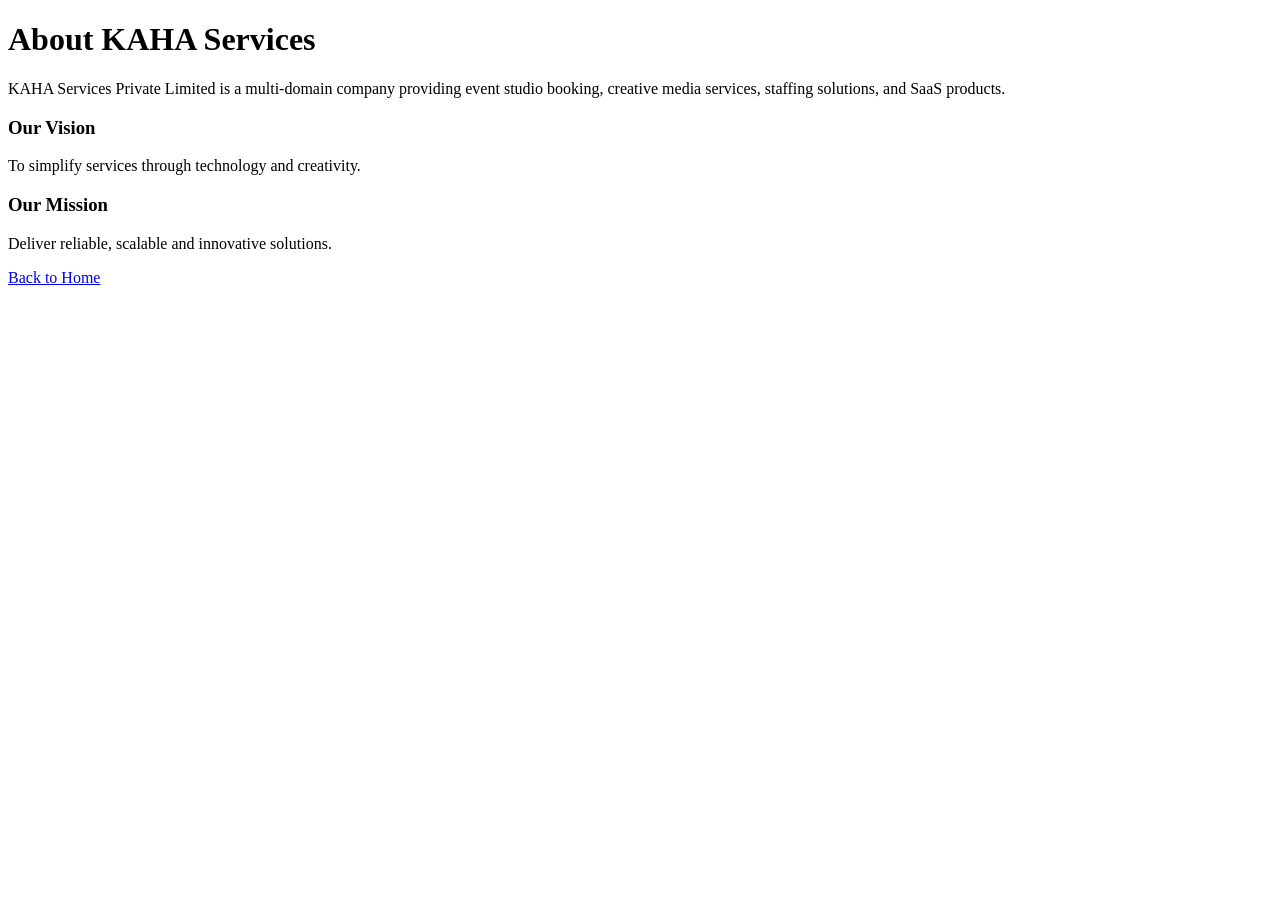
==== about.html @ 530cef35 "Create about.html" ====
<!DOCTYPE html>
<html>
<head>
  <title>About | KAHA Services</title>
  <link rel="stylesheet" href="css/style.css">
</head>
<body>

<header>
  <h1>About KAHA Services</h1>
</header>

<section class="content">
  <p>
    KAHA Services Private Limited is a multi-domain company providing
    event studio booking, creative media services, staffing solutions,
    and SaaS products.
  </p>

  <h3>Our Vision</h3>
  <p>To simplify services through technology and creativity.</p>

  <h3>Our Mission</h3>
  <p>Deliver reliable, scalable and innovative solutions.</p>
</section>

<footer>
  <a href="index.html">Back to Home</a>
</footer>

</body>
</html>
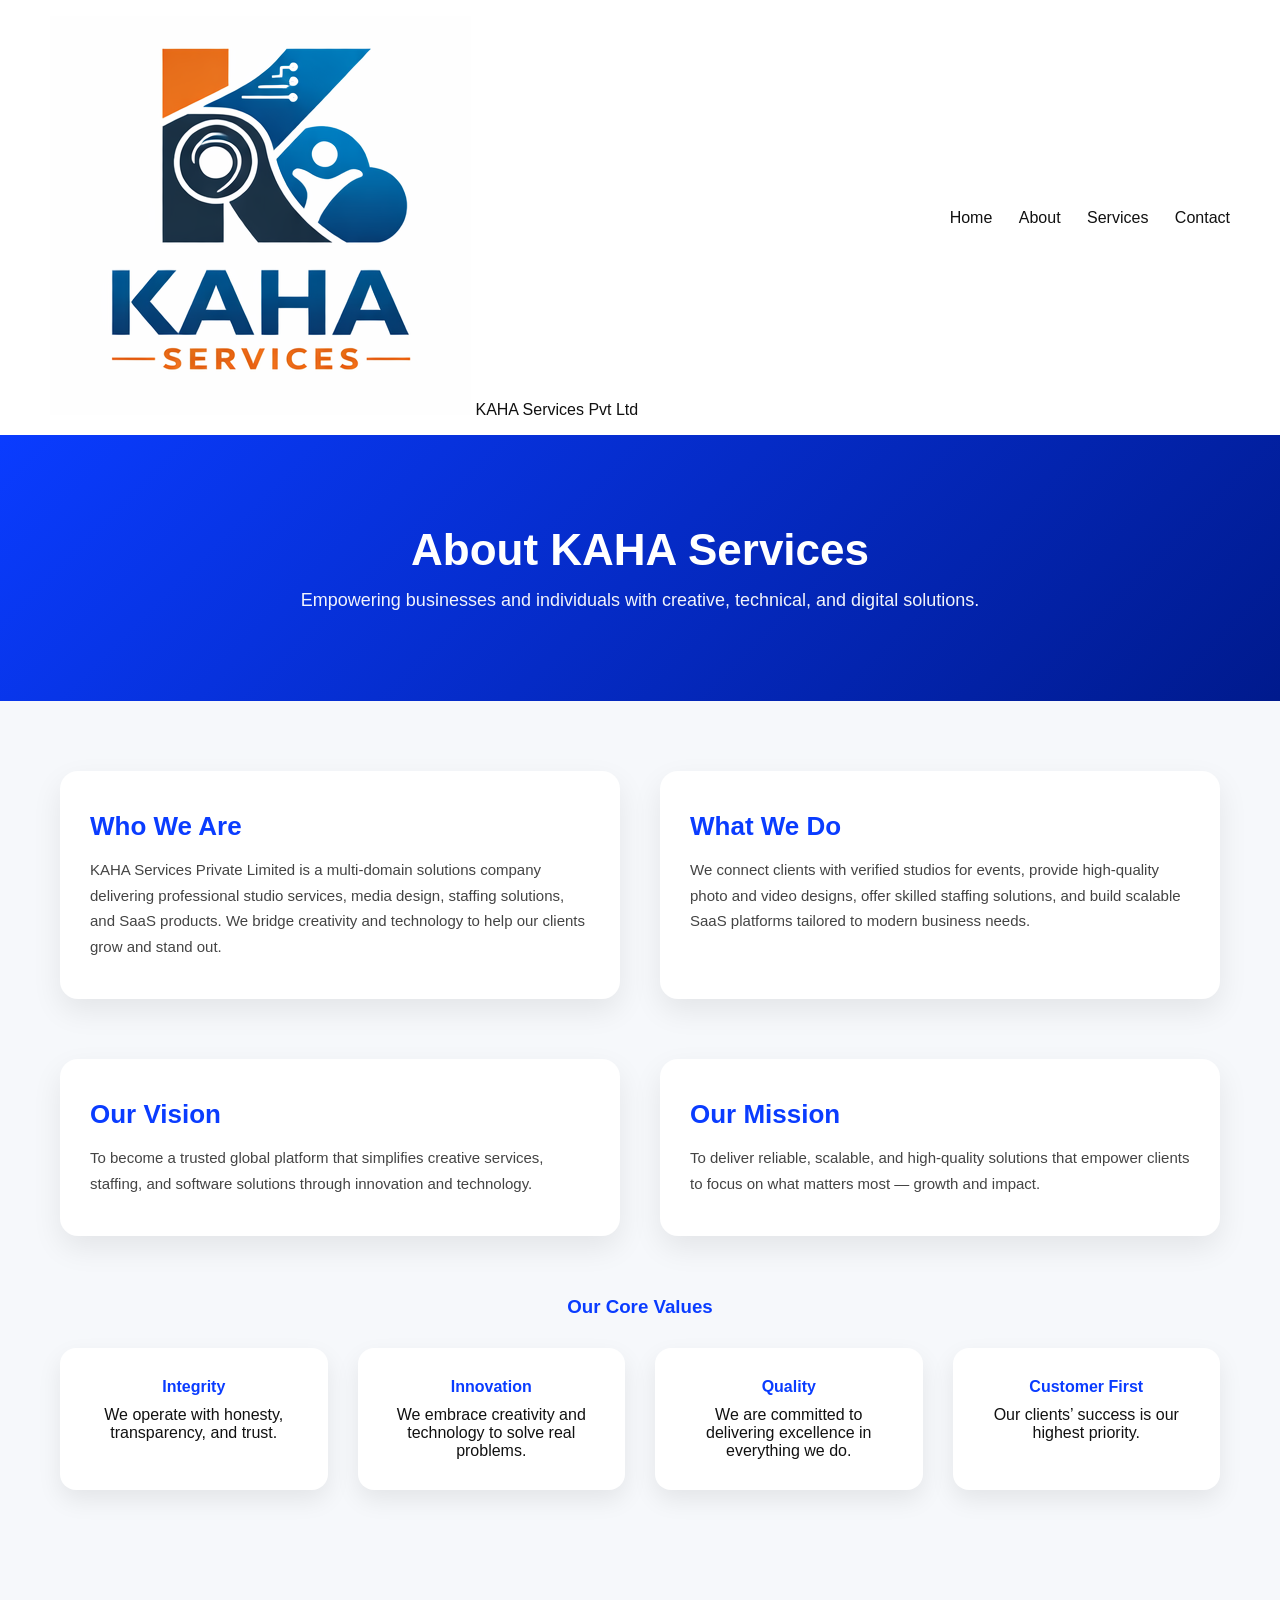
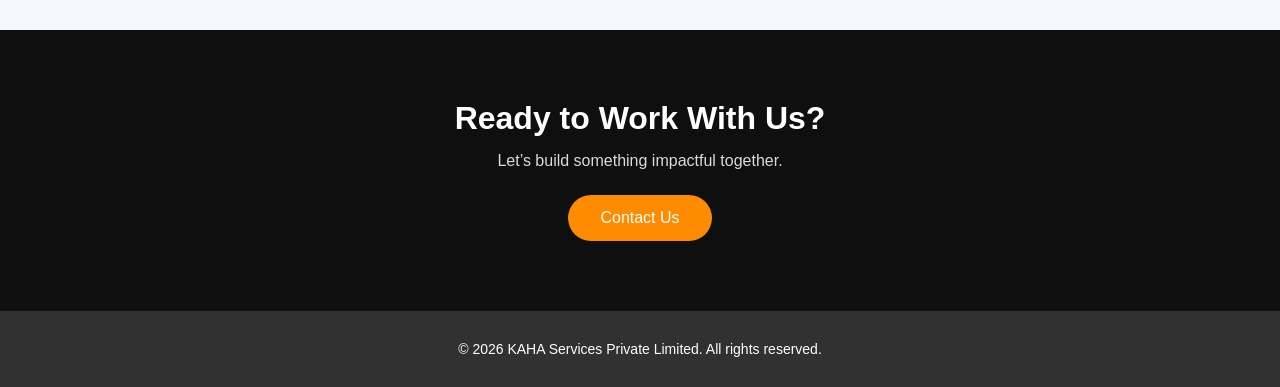
==== commit 3aeda296: "Update about.html" ====
--- a/about.html
+++ b/about.html
@@ -1,32 +1,272 @@
 <!DOCTYPE html>
-<html>
+<html lang="en">
 <head>
-  <title>About | KAHA Services</title>
-  <link rel="stylesheet" href="css/style.css">
+  <meta charset="UTF-8">
+  <title>About Us | KAHA Services Pvt Ltd</title>
+  <meta name="viewport" content="width=device-width, initial-scale=1.0">
+
+  <style>
+    :root {
+      --primary: #0a3cff;
+      --secondary: #ff8c00;
+      --dark: #111;
+      --light: #f6f8fb;
+    }
+
+    * {
+      margin: 0;
+      padding: 0;
+      box-sizing: border-box;
+      font-family: "Segoe UI", sans-serif;
+    }
+
+    body {
+      background: var(--light);
+      color: var(--dark);
+    }
+
+    header {
+      background: white;
+      padding: 16px 50px;
+      display: flex;
+      justify-content: space-between;
+      align-items: center;
+      box-shadow: 0 4px 12px rgba(0,0,0,0.06);
+    }
+
+    header h1 {
+      color: var(--primary);
+      font-weight: 700;
+    }
+
+    nav a {
+      margin-left: 22px;
+      text-decoration: none;
+      color: var(--dark);
+      font-weight: 500;
+    }
+
+    nav a:hover {
+      color: var(--primary);
+    }
+
+    .hero {
+      background: linear-gradient(135deg, #0a3cff, #001a8d);
+      color: white;
+      padding: 90px 20px;
+      text-align: center;
+    }
+
+    .hero h2 {
+      font-size: 44px;
+      margin-bottom: 15px;
+    }
+
+    .hero p {
+      font-size: 18px;
+      max-width: 750px;
+      margin: auto;
+      opacity: 0.95;
+    }
+
+    .container {
+      max-width: 1200px;
+      margin: auto;
+      padding: 70px 20px;
+    }
+
+    .about-section {
+      display: grid;
+      grid-template-columns: repeat(auto-fit, minmax(300px, 1fr));
+      gap: 40px;
+      margin-bottom: 60px;
+    }
+
+    .about-card {
+      background: white;
+      border-radius: 18px;
+      padding: 40px 30px;
+      box-shadow: 0 12px 30px rgba(0,0,0,0.08);
+    }
+
+    .about-card h3 {
+      color: var(--primary);
+      font-size: 26px;
+      margin-bottom: 15px;
+    }
+
+    .about-card p {
+      font-size: 15px;
+      line-height: 1.7;
+      color: #444;
+    }
+
+    .values {
+      display: grid;
+      grid-template-columns: repeat(auto-fit, minmax(250px, 1fr));
+      gap: 30px;
+    }
+
+    .value-box {
+      background: white;
+      padding: 30px;
+      border-radius: 16px;
+      text-align: center;
+      box-shadow: 0 10px 25px rgba(0,0,0,0.08);
+      transition: transform 0.3s ease;
+    }
+
+    .value-box:hover {
+      transform: translateY(-8px);
+    }
+
+    .value-box h4 {
+      color: var(--primary);
+      margin-bottom: 10px;
+    }
+
+    .cta {
+      background: #0f0f0f;
+      color: white;
+      padding: 70px 20px;
+      text-align: center;
+      margin-top: 70px;
+    }
+
+    .cta h3 {
+      font-size: 32px;
+      margin-bottom: 15px;
+    }
+
+    .cta p {
+      font-size: 16px;
+      margin-bottom: 25px;
+      opacity: 0.85;
+    }
+
+    .cta button {
+      background: var(--secondary);
+      border: none;
+      padding: 14px 32px;
+      font-size: 16px;
+      color: white;
+      border-radius: 40px;
+      cursor: pointer;
+    }
+
+    .cta button:hover {
+      background: #e67600;
+    }
+
+    footer {
+      background: #000;
+      color: white;
+      padding: 30px;
+      text-align: center;
+      font-size: 14px;
+      opacity: 0.8;
+    }
+  </style>
 </head>
+
 <body>
 
-<header>
-  <h1>About KAHA Services</h1>
+ <header class="navbar">
+  <div class="logo">
+    <img src="assets/images/kaha.png" alt="KAHA Logo">
+    <span>KAHA Services Pvt Ltd</span>
+  </div>
+
+  <nav>
+    <a href="index.html">Home</a>
+    <a href="about.html">About</a>
+    <a href="services.html" class="active">Services</a>
+    <a href="contact.html">Contact</a>
+  </nav>
 </header>
 
-<section class="content">
-  <p>
-    KAHA Services Private Limited is a multi-domain company providing
-    event studio booking, creative media services, staffing solutions,
-    and SaaS products.
-  </p>
-
-  <h3>Our Vision</h3>
-  <p>To simplify services through technology and creativity.</p>
-
-  <h3>Our Mission</h3>
-  <p>Deliver reliable, scalable and innovative solutions.</p>
+<section class="hero">
+  <h2>About KAHA Services</h2>
+  <p>Empowering businesses and individuals with creative, technical, and digital solutions.</p>
 </section>
 
+<section class="container">
+
+  <div class="about-section">
+    <div class="about-card">
+      <h3>Who We Are</h3>
+      <p>
+        KAHA Services Private Limited is a multi-domain solutions company delivering professional
+        studio services, media design, staffing solutions, and SaaS products. We bridge creativity
+        and technology to help our clients grow and stand out.
+      </p>
+    </div>
+
+    <div class="about-card">
+      <h3>What We Do</h3>
+      <p>
+        We connect clients with verified studios for events, provide high-quality photo and video
+        designs, offer skilled staffing solutions, and build scalable SaaS platforms tailored to
+        modern business needs.
+      </p>
+    </div>
+  </div>
+
+  <div class="about-section">
+    <div class="about-card">
+      <h3>Our Vision</h3>
+      <p>
+        To become a trusted global platform that simplifies creative services, staffing, and
+        software solutions through innovation and technology.
+      </p>
+    </div>
+
+    <div class="about-card">
+      <h3>Our Mission</h3>
+      <p>
+        To deliver reliable, scalable, and high-quality solutions that empower clients to focus
+        on what matters most — growth and impact.
+      </p>
+    </div>
+  </div>
+
+  <h3 style="text-align:center;color:#0a3cff;margin-bottom:30px;">Our Core Values</h3>
+  <div class="values">
+    <div class="value-box">
+      <h4>Integrity</h4>
+      <p>We operate with honesty, transparency, and trust.</p>
+    </div>
+    <div class="value-box">
+      <h4>Innovation</h4>
+      <p>We embrace creativity and technology to solve real problems.</p>
+    </div>
+    <div class="value-box">
+      <h4>Quality</h4>
+      <p>We are committed to delivering excellence in everything we do.</p>
+    </div>
+    <div class="value-box">
+      <h4>Customer First</h4>
+      <p>Our clients’ success is our highest priority.</p>
+    </div>
+  </div>
+
+</section>
+
+<section class="cta">
+  <h3>Ready to Work With Us?</h3>
+  <p>Let’s build something impactful together.</p>
+  <button onclick="contactUs()">Contact Us</button>
+</section>
+
 <footer>
-  <a href="index.html">Back to Home</a>
+  © 2026 KAHA Services Private Limited. All rights reserved.
 </footer>
+
+<script>
+  function contactUs() {
+    window.location.href = "contact.html";
+  }
+</script>
 
 </body>
 </html>
